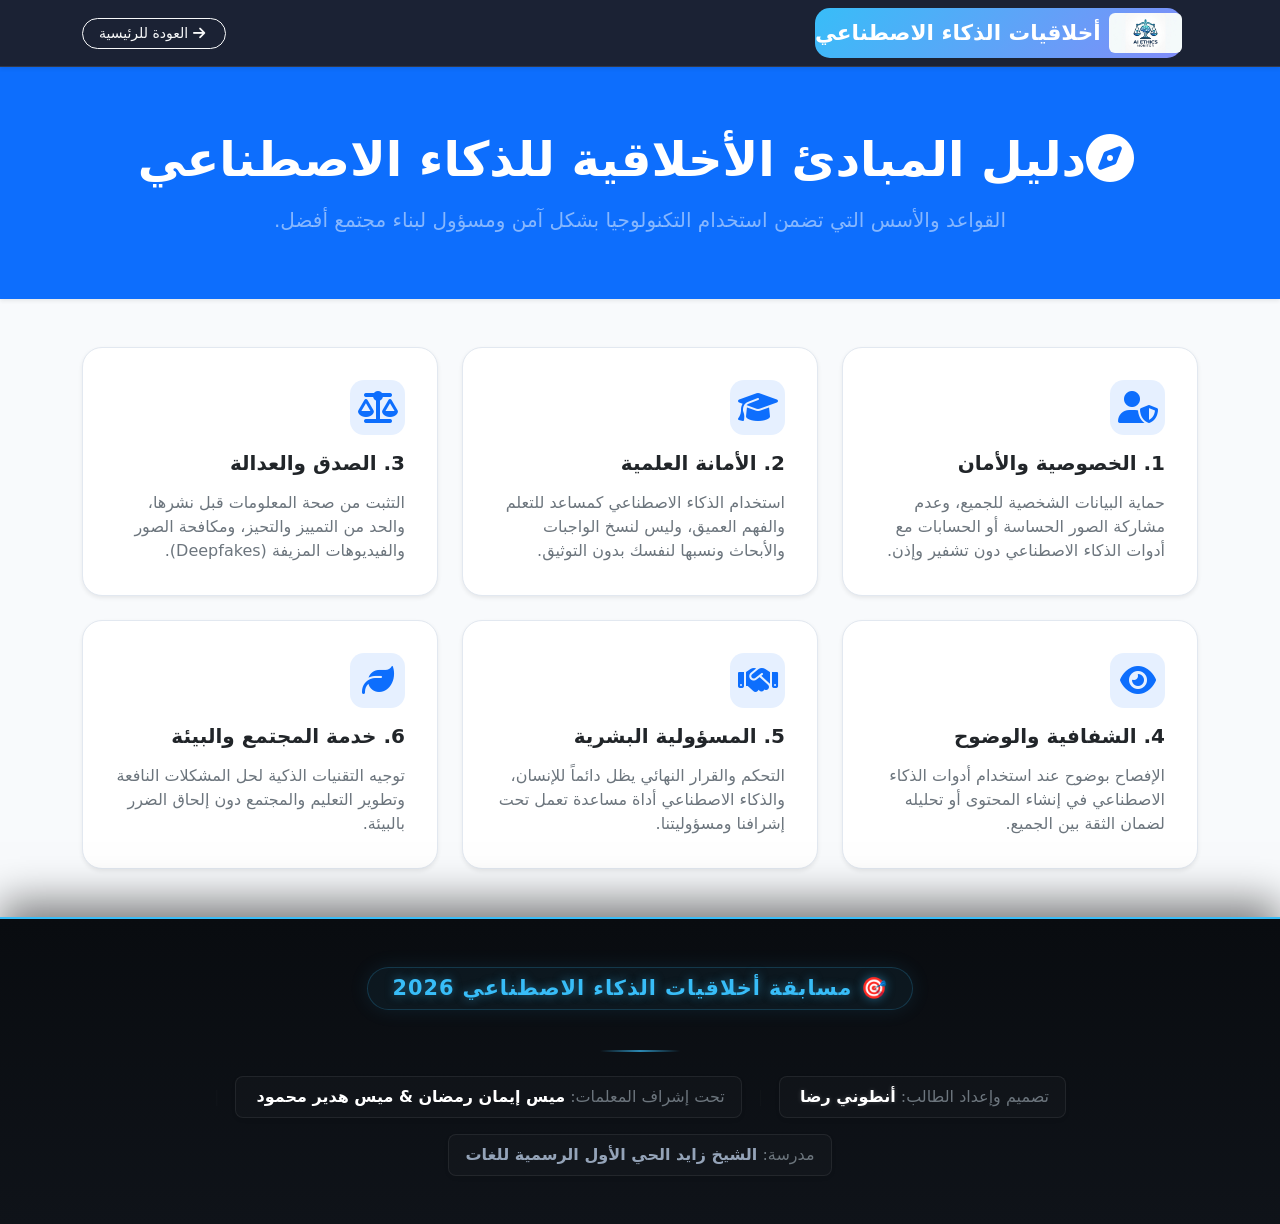
==== principles.html @ b3cd2440 "Add files via upload" ====
<!DOCTYPE html>
<html lang="ar" dir="rtl">
<head>
    <meta charset="UTF-8">
    <meta name="viewport" content="width=device-width, initial-scale=1.0">
    <title>مسابقة أخلاقيات الذكاء الاصطناعي - ذكاء بأخلاق</title>
    <link rel="stylesheet" href="css/bootstrap.min.css">
    <link rel="stylesheet" href="style.css">
    <link rel="stylesheet" href="https://cdnjs.cloudflare.com/ajax/libs/font-awesome/6.5.1/css/all.min.css">

    <link rel="icon" type="image/jpeg" href="img/1dabd346-ee70-464e-b8fa-806f057bb779.jpeg">

    <!-- Open Graph Meta Tags لمشاركة اللينك -->
    <meta property="og:type" content="website">
    <meta property="og:title" content="مسابقة أخلاقيات الذكاء الاصطناعي - ذكاء بأخلاق">
    <meta property="og:description" content="دليل المبادئ الأخلاقية للذكاء الاصطناعي - القواعد والأسس لضمان استخدام التكنولوجيا بشكل آمن ومسؤول.">
    <!-- استبدل YOUR-DOMAIN.netlify.app برابط موقعك الحقيقي بعد الرفع -->
    <meta property="og:image" content="https://YOUR-DOMAIN.netlify.app/img/1dabd346-ee70-464e-b8fa-806f057bb779.jpeg">
    
    <style>
        .card-hover {
            transition: transform 0.3s ease, box-shadow 0.3s ease;
        }
        .card-hover:hover {
            transform: translateY(-6px);
            box-shadow: 0 12px 24px rgba(0, 0, 0, 0.1) !important;
        }
        .icon-box {
            width: 55px;
            height: 55px;
            border-radius: 14px;
            background-color: rgba(13, 110, 253, 0.1);
            display: flex;
            align-items: center;
            justify-content: center;
        }
    </style>
</head>
<body class="d-flex flex-column min-vh-100">

    <!-- Navbar -->
    <nav class="navbar navbar-expand-lg navbar-dark bg-dark shadow-sm sticky-top">
        <div class="container">
            <a class="navbar-brand fw-bold d-flex align-items-center gap-2" href="index.html">
                <img src="img/1dabd346-ee70-464e-b8fa-806f057bb779.jpeg" alt="شعار ذكاء بأخلاق" height="40" class="d-inline-block align-text-top rounded">
                <span>أخلاقيات الذكاء الاصطناعي</span>
            </a>
            <a href="index.html" class="btn btn-outline-light btn-sm rounded-pill px-3 ms-auto ms-lg-0">
                <i class="fa-solid fa-arrow-right me-1"></i> العودة للرئيسية
            </a>
        </div>
    </nav>

    <!-- Header -->
    <header class="bg-primary text-white text-center py-5 shadow-sm">
        <div class="container py-3">
            <h1 class="display-5 fw-bold mb-3">
                <i class="fa-solid fa-compass me-2"></i>دليل المبادئ الأخلاقية للذكاء الاصطناعي
            </h1>
            <p class="lead mb-0 text-white-50">
                القواعد والأسس التي تضمن استخدام التكنولوجيا بشكل آمن ومسؤول لبناء مجتمع أفضل.
            </p>
        </div>
    </header>

    <!-- Main Content -->
    <main class="container my-5 flex-grow-1">
        <div class="row g-4">
            
            <!-- Card 1 -->
            <div class="col-12 col-md-6 col-lg-4">
                <div class="card h-100 shadow-sm border-0 rounded-4 p-3 card-hover">
                    <div class="card-body">
                        <div class="icon-box text-primary fs-2 mb-3">
                            <i class="fa-solid fa-user-shield"></i>
                        </div>
                        <h5 class="card-title fw-bold mb-3">1. الخصوصية والأمان</h5>
                        <p class="card-text text-secondary">
                            حماية البيانات الشخصية للجميع، وعدم مشاركة الصور الحساسة أو الحسابات مع أدوات الذكاء الاصطناعي دون تشفير وإذن.
                        </p>
                    </div>
                </div>
            </div>

            <!-- Card 2 -->
            <div class="col-12 col-md-6 col-lg-4">
                <div class="card h-100 shadow-sm border-0 rounded-4 p-3 card-hover">
                    <div class="card-body">
                        <div class="icon-box text-primary fs-2 mb-3">
                            <i class="fa-solid fa-graduation-cap"></i>
                        </div>
                        <h5 class="card-title fw-bold mb-3">2. الأمانة العلمية</h5>
                        <p class="card-text text-secondary">
                            استخدام الذكاء الاصطناعي كمساعد للتعلم والفهم العميق، وليس لنسخ الواجبات والأبحاث ونسبها لنفسك بدون التوثيق.
                        </p>
                    </div>
                </div>
            </div>

            <!-- Card 3 -->
            <div class="col-12 col-md-6 col-lg-4">
                <div class="card h-100 shadow-sm border-0 rounded-4 p-3 card-hover">
                    <div class="card-body">
                        <div class="icon-box text-primary fs-2 mb-3">
                            <i class="fa-solid fa-scale-balanced"></i>
                        </div>
                        <h5 class="card-title fw-bold mb-3">3. الصدق والعدالة</h5>
                        <p class="card-text text-secondary">
                            التثبت من صحة المعلومات قبل نشرها، والحد من التمييز والتحيز، ومكافحة الصور والفيديوهات المزيفة (Deepfakes).
                        </p>
                    </div>
                </div>
            </div>

            <!-- Card 4 -->
            <div class="col-12 col-md-6 col-lg-4">
                <div class="card h-100 shadow-sm border-0 rounded-4 p-3 card-hover">
                    <div class="card-body">
                        <div class="icon-box text-primary fs-2 mb-3">
                            <i class="fa-solid fa-eye"></i>
                        </div>
                        <h5 class="card-title fw-bold mb-3">4. الشفافية والوضوح</h5>
                        <p class="card-text text-secondary">
                            الإفصاح بوضوح عند استخدام أدوات الذكاء الاصطناعي في إنشاء المحتوى أو تحليله لضمان الثقة بين الجميع.
                        </p>
                    </div>
                </div>
            </div>

            <!-- Card 5 -->
            <div class="col-12 col-md-6 col-lg-4">
                <div class="card h-100 shadow-sm border-0 rounded-4 p-3 card-hover">
                    <div class="card-body">
                        <div class="icon-box text-primary fs-2 mb-3">
                            <i class="fa-solid fa-handshake"></i>
                        </div>
                        <h5 class="card-title fw-bold mb-3">5. المسؤولية البشرية</h5>
                        <p class="card-text text-secondary">
                            التحكم والقرار النهائي يظل دائماً للإنسان، والذكاء الاصطناعي أداة مساعدة تعمل تحت إشرافنا ومسؤوليتنا.
                        </p>
                    </div>
                </div>
            </div>

            <!-- Card 6 -->
            <div class="col-12 col-md-6 col-lg-4">
                <div class="card h-100 shadow-sm border-0 rounded-4 p-3 card-hover">
                    <div class="card-body">
                        <div class="icon-box text-primary fs-2 mb-3">
                            <i class="fa-solid fa-leaf"></i>
                        </div>
                        <h5 class="card-title fw-bold mb-3">6. خدمة المجتمع والبيئة</h5>
                        <p class="card-text text-secondary">
                            توجيه التقنيات الذكية لحل المشكلات النافعة وتطوير التعليم والمجتمع دون إلحاق الضرر بالبيئة.
                        </p>
                    </div>
                </div>
            </div>

        </div>
    </main>

    <!-- Footer -->
    <footer class="text-white text-center py-5 mt-auto" style="position: relative; z-index: 10; background: linear-gradient(180deg, #090c10 0%, #0f1319 100%); border-top: 2px solid #38bdf8; box-shadow: 0 -15px 40px rgba(0, 0, 0, 0.5); backdrop-filter: blur(10px);">
        <div class="container">
            <div class="mb-4 d-inline-block px-4 py-2 rounded-pill" style="background: rgba(56, 189, 248, 0.06); border: 1px solid rgba(56, 189, 248, 0.2); box-shadow: 0 0 20px rgba(56, 189, 248, 0.1);">
                <h5 class="mb-0 fw-bold text-uppercase tracking-wide" style="color: #38bdf8; text-shadow: 0 0 10px rgba(56, 189, 248, 0.5); font-size: 1.3rem; letter-spacing: 1px;">
                    🎯 مسابقة أخلاقيات الذكاء الاصطناعي 2026
                </h5>
            </div>
            
            <div class="mx-auto my-3" style="width: 80px; height: 2px; background: linear-gradient(90deg, transparent, #38bdf8, transparent); opacity: 0.7;"></div>
            
            <div class="d-flex flex-wrap justify-content-center align-items-center gap-3 mt-4">
                <div class="px-3 py-2 rounded-3 shadow-sm text-secondary fs-6" style="background: rgba(255, 255, 255, 0.02); border: 1px solid rgba(255, 255, 255, 0.07);">
                    تصميم وإعداد الطالب: <strong class="text-white ms-1 fw-bold" style="text-shadow: 0 0 5px rgba(255,255,255,0.2);">أنطوني رضا</strong>
                </div>

                <span class="d-none d-md-inline text-muted opacity-25">|</span>

                <div class="px-3 py-2 rounded-3 shadow-sm text-secondary fs-6" style="background: rgba(255, 255, 255, 0.02); border: 1px solid rgba(255, 255, 255, 0.07);">
                    تحت إشراف المعلمات: <strong class="text-white ms-1 fw-bold">ميس إيمان رمضان & ميس هدير محمود</strong>
                </div>

                <span class="d-none d-md-inline text-muted opacity-25">|</span>

                <div class="px-3 py-2 rounded-3 shadow-sm text-secondary fs-6" style="background: rgba(255, 255, 255, 0.02); border: 1px solid rgba(255, 255, 255, 0.07);">
                    مدرسة: <span class="fw-semibold" style="color: #94a3b8;">الشيخ زايد الحي الأول الرسمية للغات</span>
                </div>
            </div>
        </div>
    </footer>

    <!-- JS Bundle -->
    <script src="https://cdn.jsdelivr.net/npm/bootstrap@5.3.3/dist/js/bootstrap.bundle.min.js"></script>
</body>
</html>
---- style.css ----
body {
    font-family: 'Cairo', system-ui, -apple-system, sans-serif;
    background-color: #f8fafc;
    color: #1e293b;
    overflow-x: hidden;
}

/* شريط التنقل الزجاجي */
.navbar {
    background-color: rgba(15, 23, 42, 0.95) !important;
    backdrop-filter: blur(12px);
    border-bottom: 1px solid rgba(255, 255, 255, 0.1);
}

.navbar-brand {
    font-size: 1.35rem;
    background: linear-gradient(135deg, #38bdf8, #818cf8);
    -background-clip: text;
    -text-fill-color: transparent;
    border-radius: 15px;
}

.nav-link {
    font-weight: 600;
    transition: all 0.3s ease;
}

.nav-link:hover, .nav-link.active {
    color: #38bdf8 !important;
    transform: translateY(-2px);
}

/* الهيدر الرئيسي مع خلفية مضاءة */
#home {
    background: linear-gradient(135deg, #0f172a 0%, #1e1b4b 50%, #0f172a 100%) !important;
    position: relative;
    overflow: hidden;
    border-bottom: 3px solid #0284c7;
}

#home::before {
    content: '';
    position: absolute;
    top: 50%;
    left: 50%;
    transform: translate(-50%, -50%);
    width: 350px;
    height: 350px;
    background: radial-gradient(circle, rgba(56, 189, 248, 0.15) 0%, transparent 70%);
    pointer-events: none;
}

/* زر استكشف المبادئ الجذاب (shadow__btn) */
.shadow__btn {
    display: inline-block;
    padding: 14px 38px;
    border: none;
    font-size: 1.1rem;
    color: #ffffff !important;
    border-radius: 50px;
    font-weight: 700;
    text-decoration: none;
    transition: all 0.35s ease;
    box-shadow: 0 10px 25px rgba(2, 132, 199, 0.4);
    background: linear-gradient(135deg, #0284c7 0%, #2563eb 100%);
}

.shadow__btn:hover {
    transform: translateY(-4px) scale(1.03);
    box-shadow: 0 15px 35px rgba(2, 132, 199, 0.6);
    background: linear-gradient(135deg, #0369a1 0%, #1d4ed8 100%);
}

/* عناوين الأقسام */
section h2 {
    position: relative;
    display: inline-block;
}

section h2::after {
    content: '';
    display: block;
    width: 60px;
    height: 4px;
    background: linear-gradient(90deg, #0284c7, #38bdf8);
    border-radius: 2px;
    margin: 10px auto 0;
}

/* كروت المبادئ الأخلاقية */
.card {
    border-radius: 20px !important;
    transition: all 0.35s cubic-bezier(0.175, 0.885, 0.32, 1.275);
    background: #ffffff;
    border: 1px solid #e2e8f0 !important;
}

.card:hover {
    transform: translateY(-8px);
    box-shadow: 0 20px 30px rgba(2, 132, 199, 0.12) !important;
    border-color: #38bdf8 !important;
}

/* جدول مقارنة السلوكيات */
.table-responsive {
    border-radius: 18px;
    overflow: hidden;
    box-shadow: 0 10px 30px rgba(0, 0, 0, 0.05);
}

.table thead {
    background: linear-gradient(135deg, #0f172a, #1e293b) !important;
}

.table tbody tr {
    transition: all 0.2s ease;
}

.table tbody tr:hover {
    background-color: rgba(56, 189, 248, 0.06) !important;
}

/* الأسئلة الشائعة (Accordion) */
.accordion-item {
    border: 1px solid #e2e8f0 !important;
    border-radius: 16px !important;
    overflow: hidden;
    transition: all 0.3s ease;
}

.accordion-item:hover {
    border-color: #38bdf8 !important;
    box-shadow: 0 8px 20px rgba(56, 189, 248, 0.08) !important;
}

.accordion-button {
    font-size: 1.05rem;
    padding: 1.2rem 1.5rem;
    background-color: #ffffff;
    color: #0f172a;
}

.accordion-button:not(.collapsed) {
    background: linear-gradient(135deg, #f0f9ff, #e0f2fe) !important;
    color: #0284c7 !important;
    box-shadow: none;
}

.accordion-body {
    padding: 1.2rem 1.5rem;
    line-height: 1.8;
    color: #475569;
}
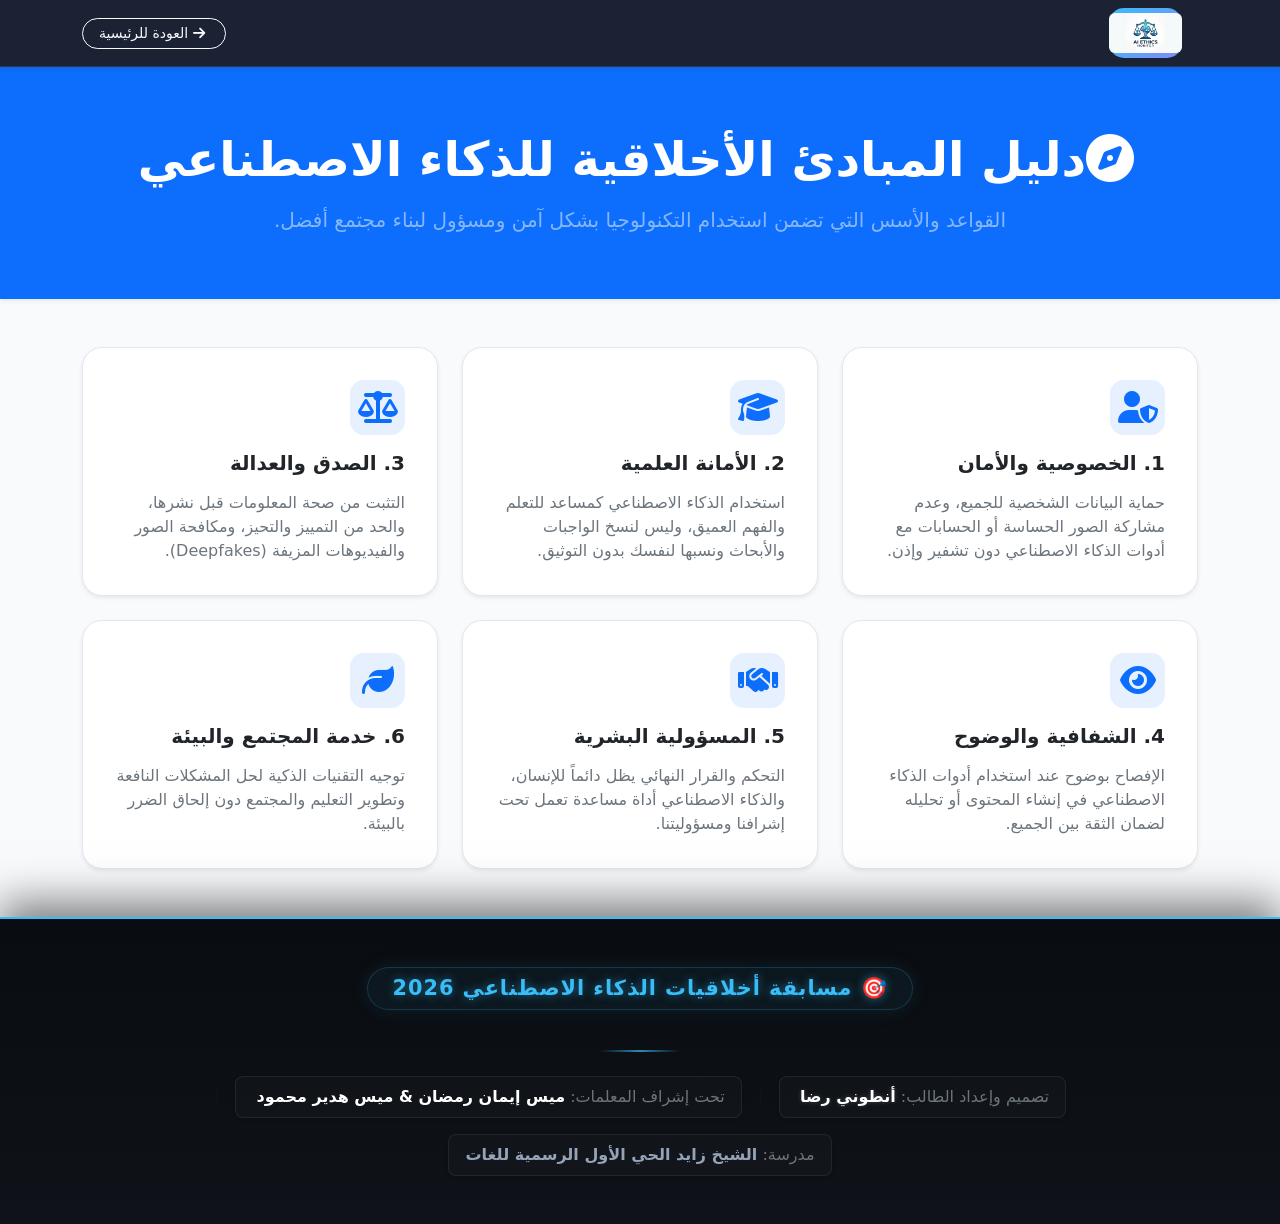
==== commit c392c381: "Add files via upload" ====
--- a/principles.html
+++ b/principles.html
@@ -43,7 +43,6 @@
         <div class="container">
             <a class="navbar-brand fw-bold d-flex align-items-center gap-2" href="index.html">
                 <img src="img/1dabd346-ee70-464e-b8fa-806f057bb779.jpeg" alt="شعار ذكاء بأخلاق" height="40" class="d-inline-block align-text-top rounded">
-                <span>أخلاقيات الذكاء الاصطناعي</span>
             </a>
             <a href="index.html" class="btn btn-outline-light btn-sm rounded-pill px-3 ms-auto ms-lg-0">
                 <i class="fa-solid fa-arrow-right me-1"></i> العودة للرئيسية
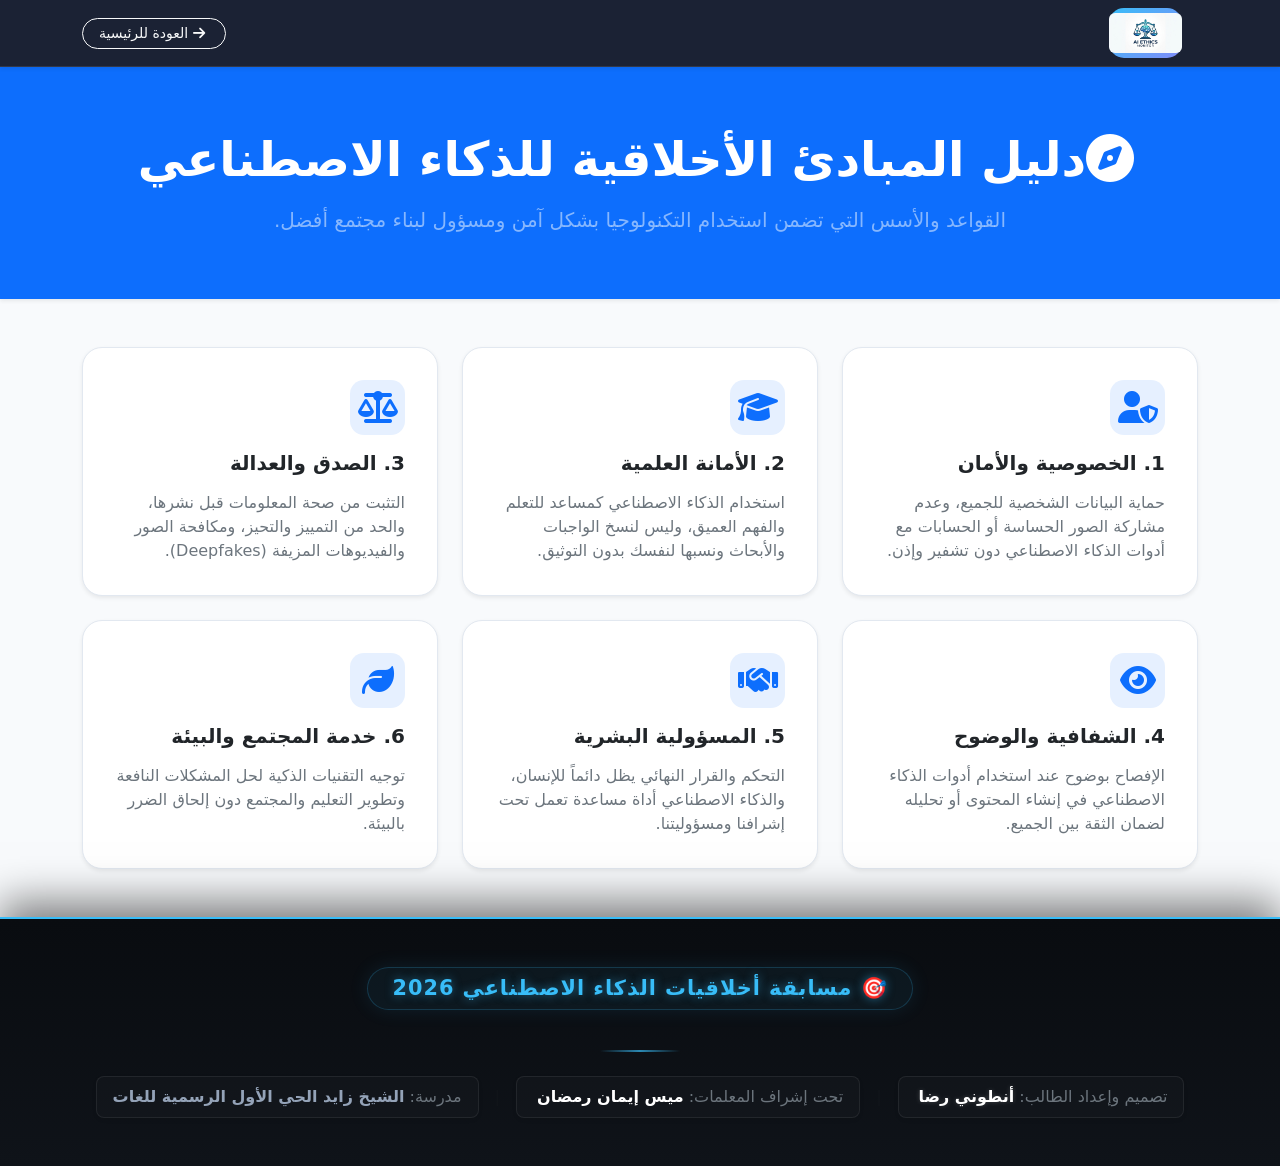
==== commit 2f8b3ca3: "Add files via upload" ====
--- a/principles.html
+++ b/principles.html
@@ -178,7 +178,7 @@
                 <span class="d-none d-md-inline text-muted opacity-25">|</span>
 
                 <div class="px-3 py-2 rounded-3 shadow-sm text-secondary fs-6" style="background: rgba(255, 255, 255, 0.02); border: 1px solid rgba(255, 255, 255, 0.07);">
-                    تحت إشراف المعلمات: <strong class="text-white ms-1 fw-bold">ميس إيمان رمضان & ميس هدير محمود</strong>
+                    تحت إشراف المعلمات: <strong class="text-white ms-1 fw-bold">ميس إيمان رمضان</strong>
                 </div>
 
                 <span class="d-none d-md-inline text-muted opacity-25">|</span>
